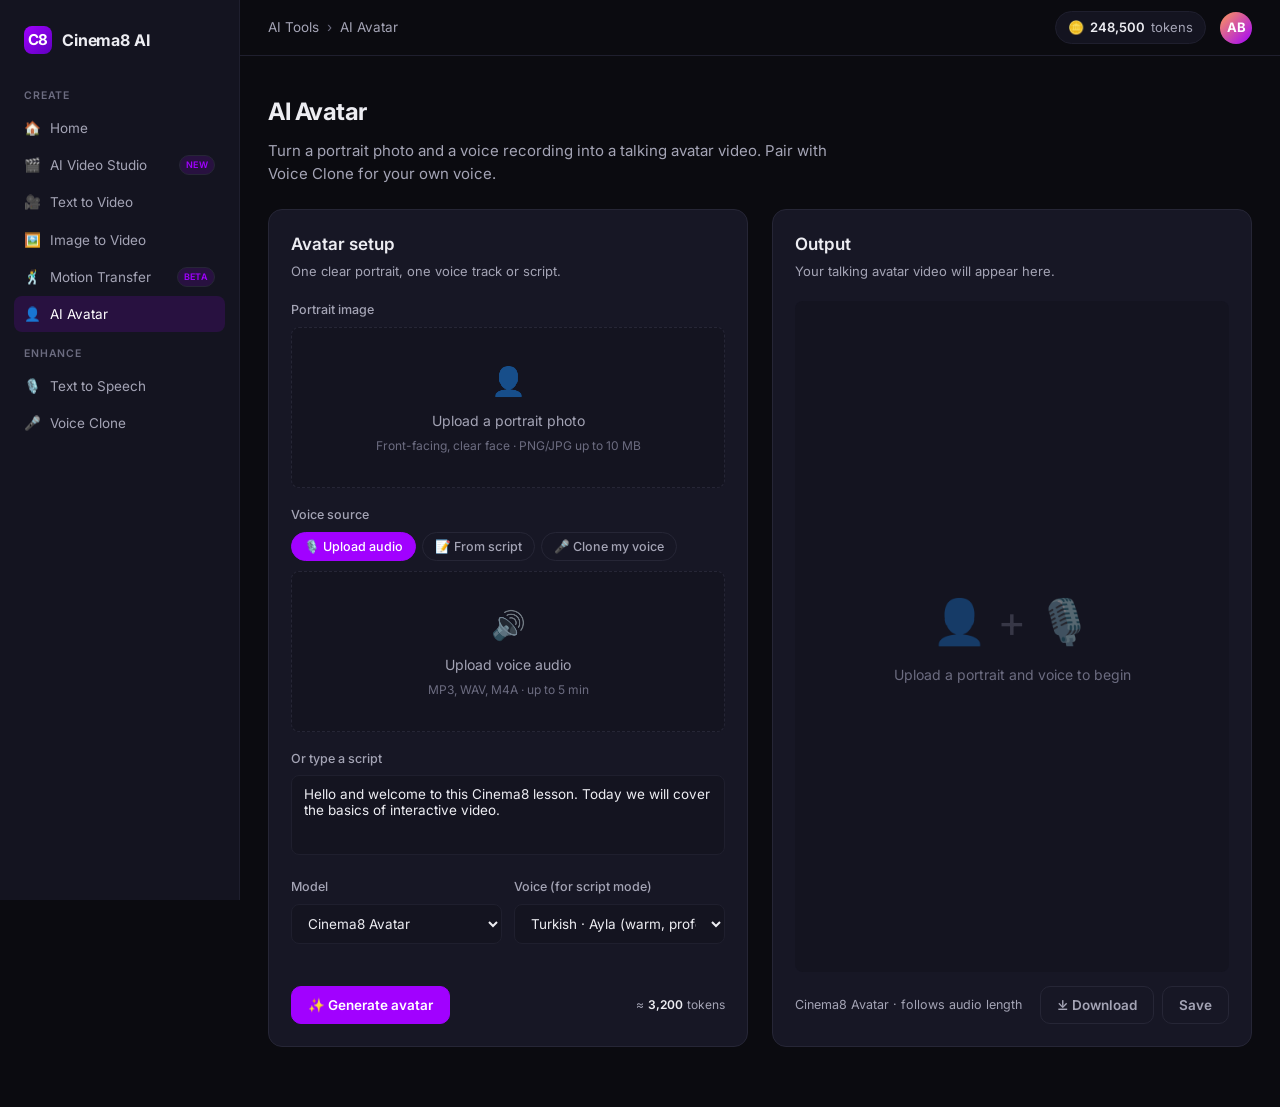
==== pages/avatar.html @ 54b116d5 "feat: Dreamina-style AI home demo Static HTML prototype of the Cinema8 /ai landing with Dreamina-ins" ====
<!DOCTYPE html>
<html lang="tr">
<head>
  <meta charset="UTF-8" />
  <meta name="viewport" content="width=device-width, initial-scale=1.0" />
  <title>AI Avatar · Cinema8 AI</title>
  <link rel="preconnect" href="https://fonts.googleapis.com">
  <link rel="preconnect" href="https://fonts.gstatic.com" crossorigin>
  <link href="https://fonts.googleapis.com/css2?family=Inter:wght@400;500;600;700&family=JetBrains+Mono:wght@500;600&display=swap" rel="stylesheet">
  <link rel="stylesheet" href="../assets/style.css" />
</head>
<body>
  <div class="app">
    <aside class="sidebar">
      <a href="../index.html" class="brand" style="cursor:pointer">
        <div class="brand-mark">C8</div>
        <span>Cinema8 AI</span>
      </a>
      <div class="nav-section">
        <div class="nav-label">Create</div>
        <a href="../index.html" class="nav-item"><span class="icon">🏠</span> Home</a>
        <a href="video-studio.html" class="nav-item"><span class="icon">🎬</span> AI Video Studio <span class="pill">NEW</span></a>
        <a href="text-to-video.html" class="nav-item"><span class="icon">🎥</span> Text to Video</a>
        <a href="image-to-video.html" class="nav-item"><span class="icon">🖼️</span> Image to Video</a>
        <a href="motion-transfer.html" class="nav-item"><span class="icon">🕺</span> Motion Transfer <span class="pill">BETA</span></a>
        <a href="avatar.html" class="nav-item active"><span class="icon">👤</span> AI Avatar</a>
      </div>
      <div class="nav-section">
        <div class="nav-label">Enhance</div>
        <div class="nav-item"><span class="icon">🎙️</span> Text to Speech</div>
        <div class="nav-item"><span class="icon">🎤</span> Voice Clone</div>
      </div>
    </aside>

    <div class="main">
      <header class="topbar">
        <div class="breadcrumb">
          <a href="../index.html">AI Tools</a>
          <span class="sep">›</span>
          <span>AI Avatar</span>
        </div>
        <div class="top-actions">
          <div class="credits"><span>🪙</span> <strong>248,500</strong> tokens</div>
          <div class="avatar-chip">AB</div>
        </div>
      </header>

      <main class="content">
        <div class="hero" style="padding: 10px 0 24px; text-align:left;">
          <h1 style="font-size:24px; background:none; -webkit-background-clip: initial; color: var(--text);">AI Avatar</h1>
          <p style="margin:6px 0 0;">Turn a portrait photo and a voice recording into a talking avatar video. Pair with Voice Clone for your own voice.</p>
        </div>

        <div class="tool-page">
          <section class="panel">
            <h2>Avatar setup</h2>
            <p class="panel-sub">One clear portrait, one voice track or script.</p>

            <div class="field">
              <label>Portrait image</label>
              <div class="dropzone" data-demo="linear-gradient(135deg, #0ea5e9, #6366f1, #a101ff)">
                <div class="dz-icon">👤</div>
                <div>Upload a portrait photo</div>
                <div class="dz-hint">Front-facing, clear face · PNG/JPG up to 10 MB</div>
              </div>
            </div>

            <div class="field">
              <label>Voice source</label>
              <div class="mode-pills" style="margin-bottom:10px;">
                <button class="pill active">🎙️ Upload audio</button>
                <button class="pill">📝 From script</button>
                <button class="pill">🎤 Clone my voice</button>
              </div>
              <div class="dropzone" data-demo="linear-gradient(135deg, #f0a93b, #ec5555, #b83a8d)">
                <div class="dz-icon">🔊</div>
                <div>Upload voice audio</div>
                <div class="dz-hint">MP3, WAV, M4A · up to 5 min</div>
              </div>
            </div>

            <div class="field">
              <label>Or type a script</label>
              <textarea placeholder="Hello and welcome to this Cinema8 lesson. Today we will cover…">Hello and welcome to this Cinema8 lesson. Today we will cover the basics of interactive video.</textarea>
            </div>

            <div class="field-row">
              <div class="field">
                <label>Model</label>
                <select>
                  <option>Cinema8 Avatar</option>
                  <option>OmniHuman 1.5</option>
                </select>
              </div>
              <div class="field">
                <label>Voice (for script mode)</label>
                <select>
                  <option>Turkish · Ayla (warm, professional)</option>
                  <option>English · Noah (news anchor)</option>
                  <option>Clone — my voice</option>
                </select>
              </div>
            </div>

            <div class="actions-row">
              <button class="btn btn-primary" data-generate>✨ Generate avatar</button>
              <span class="cost-chip">≈ <strong>3,200</strong> tokens</span>
            </div>
          </section>

          <section class="panel output">
            <h2>Output</h2>
            <p class="panel-sub">Your talking avatar video will appear here.</p>

            <div class="output-stage">
              <div class="output-empty">
                <div class="icon">👤 + 🎙️</div>
                Upload a portrait and voice to begin
              </div>
              <div class="output-loading">
                Animating avatar lip-sync…
                <div class="bar"></div>
              </div>
              <div class="output-result">
                <div style="width:100%; height:100%; background: linear-gradient(135deg, #0ea5e9, #6366f1, #a101ff); display:flex; flex-direction:column; align-items:center; justify-content:center; color:white; gap:6px;">
                  <div style="font-size:48px;">🗣️</div>
                  <div style="font-weight:600;">Mock preview · Talking portrait</div>
                  <div style="font-size:11px; opacity:0.75;">00:22 · lip-sync on Turkish audio</div>
                </div>
              </div>
            </div>

            <div class="output-foot">
              <span>Cinema8 Avatar · follows audio length</span>
              <div style="display:flex; gap:8px;">
                <button class="btn btn-ghost">⤓ Download</button>
                <button class="btn btn-ghost">Save</button>
              </div>
            </div>
          </section>
        </div>
      </main>
    </div>
  </div>
  <script src="../assets/app.js"></script>
</body>
</html>
---- assets/style.css ----
/* Cinema8 AI demo — Dreamina-inspired dark shell with #A101FF brand accent. */

:root {
  --brand: #A101FF;
  --brand-hover: #8f00e3;
  --brand-soft: rgba(161, 1, 255, 0.14);

  --bg: #0b0b10;
  --bg-elev: #141420;
  --bg-elev-2: #1c1c2b;
  --panel: #171725;
  --border: #262636;
  --border-soft: #1f1f2e;

  --text: #ededf2;
  --text-dim: #a4a4b5;
  --text-faint: #6c6c80;

  --radius: 14px;
  --radius-sm: 10px;
  --radius-xs: 8px;

  --shadow-card: 0 8px 24px rgba(0, 0, 0, 0.35);
  --shadow-hover: 0 14px 40px rgba(161, 1, 255, 0.18);

  --sidebar-w: 240px;
  --header-h: 56px;
}

* { box-sizing: border-box; }

html, body {
  margin: 0;
  background: var(--bg);
  color: var(--text);
  font-family: 'Inter', system-ui, -apple-system, 'Segoe UI', sans-serif;
  font-size: 14px;
  line-height: 1.5;
  -webkit-font-smoothing: antialiased;
}

a { color: inherit; text-decoration: none; }
button { font-family: inherit; }

/* ---------- Layout ---------- */

.app {
  display: grid;
  grid-template-columns: var(--sidebar-w) 1fr;
  min-height: 100vh;
}

.sidebar {
  background: var(--bg-elev);
  border-right: 1px solid var(--border-soft);
  padding: 20px 14px;
  position: sticky;
  top: 0;
  height: 100vh;
  overflow-y: auto;
}

.main {
  display: flex;
  flex-direction: column;
  min-width: 0;
}

.topbar {
  height: var(--header-h);
  display: flex;
  align-items: center;
  justify-content: space-between;
  padding: 0 28px;
  border-bottom: 1px solid var(--border-soft);
  background: var(--bg);
  position: sticky;
  top: 0;
  z-index: 10;
}

.content {
  padding: 28px 28px 60px;
  flex: 1;
  max-width: 1400px;
  width: 100%;
}

/* ---------- Sidebar ---------- */

.brand {
  display: flex;
  align-items: center;
  gap: 10px;
  padding: 6px 10px 20px;
  font-weight: 700;
  font-size: 16px;
  letter-spacing: -0.01em;
}

.brand-mark {
  width: 28px; height: 28px; border-radius: 8px;
  background: linear-gradient(135deg, var(--brand) 0%, #5f00bf 100%);
  display: grid; place-items: center;
  font-size: 15px; font-weight: 700;
  color: white;
}

.nav-section {
  margin-top: 14px;
}

.nav-label {
  text-transform: uppercase;
  font-size: 10.5px;
  letter-spacing: 0.08em;
  color: var(--text-faint);
  padding: 0 10px;
  margin-bottom: 6px;
  font-weight: 600;
}

.nav-item {
  display: flex;
  align-items: center;
  gap: 10px;
  padding: 8px 10px;
  border-radius: var(--radius-xs);
  color: var(--text-dim);
  font-size: 13.5px;
  cursor: pointer;
  transition: background 0.12s, color 0.12s;
  margin-bottom: 1px;
}

.nav-item:hover { background: var(--bg-elev-2); color: var(--text); }
.nav-item.active { background: var(--brand-soft); color: white; }
.nav-item .icon { width: 16px; height: 16px; display: inline-flex; align-items: center; justify-content: center; }
.nav-item .pill {
  margin-left: auto;
  font-size: 9px;
  font-weight: 600;
  color: var(--brand);
  background: var(--brand-soft);
  padding: 2px 6px;
  border-radius: 999px;
  letter-spacing: 0.04em;
}

/* ---------- Topbar ---------- */

.top-actions { display: flex; align-items: center; gap: 14px; }

.credits {
  display: flex;
  align-items: center;
  gap: 6px;
  font-size: 13px;
  color: var(--text-dim);
  padding: 6px 12px;
  background: var(--bg-elev);
  border: 1px solid var(--border-soft);
  border-radius: 999px;
}

.credits strong { color: var(--text); font-weight: 600; }

.avatar-chip {
  width: 32px; height: 32px; border-radius: 50%;
  background: linear-gradient(135deg, #ff9a56, var(--brand));
  display: grid; place-items: center;
  font-weight: 700; color: white; font-size: 13px;
}

.breadcrumb {
  display: flex; align-items: center; gap: 8px;
  color: var(--text-dim); font-size: 13.5px;
}
.breadcrumb a:hover { color: var(--text); }
.breadcrumb .sep { color: var(--text-faint); }

/* ---------- Hero composer (home) ---------- */

.hero {
  text-align: center;
  padding: 36px 0 28px;
}

.hero h1 {
  font-size: 34px;
  font-weight: 700;
  letter-spacing: -0.02em;
  margin: 0 0 10px;
  background: linear-gradient(90deg, #fff 0%, #c9a7ff 55%, #a101ff 100%);
  -webkit-background-clip: text;
  background-clip: text;
  color: transparent;
}

.hero p {
  color: var(--text-dim);
  max-width: 560px;
  margin: 0 auto;
  font-size: 15px;
}

.composer {
  max-width: 820px;
  margin: 26px auto 0;
  background: var(--panel);
  border: 1px solid var(--border);
  border-radius: 16px;
  padding: 14px 14px 12px;
  box-shadow: var(--shadow-card);
}

.mode-pills {
  display: flex;
  gap: 6px;
  margin-bottom: 10px;
  flex-wrap: wrap;
}

.pill {
  display: inline-flex; align-items: center; gap: 6px;
  padding: 6px 12px;
  background: transparent;
  color: var(--text-dim);
  border: 1px solid var(--border);
  border-radius: 999px;
  font-size: 12.5px;
  font-weight: 500;
  cursor: pointer;
  transition: all 0.15s;
}

.pill:hover { color: var(--text); border-color: #38384d; }
.pill.active {
  background: var(--brand);
  color: white;
  border-color: var(--brand);
}

.prompt-row {
  display: flex;
  gap: 8px;
  align-items: flex-end;
}

.prompt-input {
  flex: 1;
  background: var(--bg-elev);
  border: 1px solid var(--border-soft);
  border-radius: 10px;
  padding: 12px 14px;
  color: var(--text);
  font-size: 14px;
  font-family: inherit;
  resize: none;
  min-height: 56px;
  max-height: 160px;
  outline: none;
  transition: border-color 0.12s;
}
.prompt-input:focus { border-color: var(--brand); }
.prompt-input::placeholder { color: var(--text-faint); }

.btn {
  display: inline-flex; align-items: center; gap: 6px;
  padding: 10px 16px;
  border-radius: 10px;
  font-size: 13.5px;
  font-weight: 600;
  cursor: pointer;
  border: 1px solid transparent;
  transition: all 0.15s;
  white-space: nowrap;
}

.btn-primary {
  background: var(--brand);
  color: white;
  border-color: var(--brand);
}
.btn-primary:hover { background: var(--brand-hover); border-color: var(--brand-hover); }

.btn-ghost {
  background: transparent;
  color: var(--text-dim);
  border-color: var(--border);
}
.btn-ghost:hover { color: var(--text); border-color: #38384d; }

.composer-foot {
  display: flex;
  justify-content: space-between;
  align-items: center;
  margin-top: 10px;
  padding: 0 4px;
  font-size: 12px;
  color: var(--text-faint);
}

.composer-foot .opts { display: flex; gap: 14px; }
.composer-foot .opts span strong { color: var(--text-dim); }

/* ---------- Section headers ---------- */

.section {
  margin-top: 40px;
}

.section-head {
  display: flex;
  align-items: baseline;
  justify-content: space-between;
  margin-bottom: 14px;
}

.section-title {
  font-size: 18px;
  font-weight: 600;
  letter-spacing: -0.01em;
}

.section-sub {
  color: var(--text-dim);
  font-size: 13px;
  margin: 2px 0 0;
}

.section-link {
  color: var(--text-dim);
  font-size: 12.5px;
}
.section-link:hover { color: var(--text); }

.chips {
  display: flex; gap: 8px; margin-bottom: 18px; flex-wrap: wrap;
}

.chip {
  padding: 6px 14px;
  background: var(--bg-elev);
  border: 1px solid var(--border-soft);
  border-radius: 999px;
  color: var(--text-dim);
  font-size: 12.5px;
  font-weight: 500;
  cursor: pointer;
  transition: all 0.12s;
}
.chip:hover { color: var(--text); border-color: var(--border); }
.chip.active { background: white; color: #0b0b10; border-color: white; }
.chip .count { opacity: 0.5; margin-left: 6px; }

/* ---------- Tool grid ---------- */

.grid {
  display: grid;
  gap: 16px;
  grid-template-columns: repeat(auto-fill, minmax(220px, 1fr));
}

.tool-card {
  background: var(--panel);
  border: 1px solid var(--border);
  border-radius: var(--radius);
  overflow: hidden;
  cursor: pointer;
  transition: transform 0.18s, border-color 0.18s, box-shadow 0.18s;
  display: flex;
  flex-direction: column;
}

.tool-card:hover {
  transform: translateY(-2px);
  border-color: #3a3a52;
  box-shadow: var(--shadow-hover);
}

.tool-art {
  aspect-ratio: 4 / 3;
  position: relative;
  overflow: hidden;
  background: #22223a;
}

.tool-art .gradient {
  position: absolute; inset: 0;
}
.tool-art .pattern {
  position: absolute; inset: 0;
  background-image: linear-gradient(to right, rgba(255,255,255,0.08) 1px, transparent 1px),
                    linear-gradient(to bottom, rgba(255,255,255,0.08) 1px, transparent 1px);
  background-size: 26px 26px;
  opacity: 0.6;
}
.tool-art .glow {
  position: absolute; inset: 0;
  background: radial-gradient(circle at 30% 20%, rgba(255,255,255,0.35), transparent 55%);
}
.tool-art .tool-icon {
  position: absolute; bottom: 12px; left: 12px;
  font-size: 32px; opacity: 0.95;
  filter: drop-shadow(0 2px 6px rgba(0,0,0,0.35));
}

.badges {
  position: absolute; top: 12px; left: 12px;
  display: inline-flex; gap: 6px;
}

.badge {
  display: inline-flex; align-items: center;
  padding: 3px 8px;
  border-radius: 999px;
  font-size: 10px; font-weight: 600;
  background: rgba(0, 0, 0, 0.55);
  color: rgba(255, 255, 255, 0.9);
  backdrop-filter: blur(4px);
  letter-spacing: 0.03em;
  font-family: 'JetBrains Mono', ui-monospace, monospace;
  text-transform: uppercase;
}
.badge.new { background: var(--brand); color: white; }
.badge.beta { background: rgba(255, 255, 255, 0.9); color: #0b0b10; }

.tool-meta {
  padding: 14px 14px 16px;
  flex: 1;
}
.tool-title {
  font-size: 14.5px;
  font-weight: 600;
  margin-bottom: 4px;
  letter-spacing: -0.005em;
}
.tool-desc {
  font-size: 12.5px;
  color: var(--text-dim);
  display: -webkit-box;
  -webkit-line-clamp: 2;
  -webkit-box-orient: vertical;
  overflow: hidden;
  line-height: 1.5;
}

/* Featured card: spans 2 columns, horizontal layout */
.tool-card.featured {
  grid-column: span 2;
  flex-direction: row;
}
.tool-card.featured .tool-art {
  flex: 1;
  aspect-ratio: auto;
  min-height: 200px;
}
.tool-card.featured .tool-meta {
  flex: 1;
  padding: 22px 22px 22px;
  display: flex;
  flex-direction: column;
  justify-content: space-between;
}
.tool-card.featured .tool-title { font-size: 18px; margin-bottom: 8px; }
.tool-card.featured .tool-desc { -webkit-line-clamp: 3; font-size: 13px; }
.tool-card.featured .cta {
  margin-top: 14px;
  display: inline-flex; align-items: center; gap: 6px;
  color: var(--brand);
  font-weight: 600;
  font-size: 13px;
  align-self: flex-start;
}

/* Gradient variants per category */
.gr-video { background: linear-gradient(135deg, #3b63d4, #6a0ec4, #9b1aff); }
.gr-audio { background: linear-gradient(135deg, #f0a93b, #ec5555, #b83a8d); }
.gr-image { background: linear-gradient(135deg, #c247e8, #7a2bd1, #4521a0); }

/* ---------- Showcase strip (home) ---------- */

.showcase {
  display: grid;
  gap: 14px;
  grid-template-columns: repeat(auto-fill, minmax(220px, 1fr));
}

.showcase-card {
  aspect-ratio: 1 / 1;
  border-radius: var(--radius);
  overflow: hidden;
  position: relative;
  background: #1a1a28;
  cursor: pointer;
  transition: transform 0.18s;
}
.showcase-card:hover { transform: scale(1.015); }

.showcase-card .art {
  position: absolute; inset: 0;
}
.showcase-card .overlay {
  position: absolute; inset: 0;
  background: linear-gradient(to top, rgba(0,0,0,0.75) 0%, rgba(0,0,0,0) 45%);
  display: flex; align-items: flex-end;
  padding: 12px 14px;
}
.showcase-card .caption {
  font-size: 12.5px;
  color: white;
  font-weight: 500;
}
.showcase-card .tag {
  position: absolute; top: 10px; left: 10px;
  background: rgba(0,0,0,0.55);
  color: white;
  padding: 3px 8px;
  border-radius: 999px;
  font-size: 10px;
  font-weight: 600;
  letter-spacing: 0.04em;
  backdrop-filter: blur(4px);
  font-family: 'JetBrains Mono', ui-monospace, monospace;
}

/* ---------- Tool page layout ---------- */

.tool-page {
  display: grid;
  grid-template-columns: 1fr 1fr;
  gap: 24px;
  min-height: calc(100vh - var(--header-h) - 60px);
}

.panel {
  background: var(--panel);
  border: 1px solid var(--border);
  border-radius: var(--radius);
  padding: 22px;
}

.panel h2 {
  font-size: 17px;
  font-weight: 600;
  margin: 0 0 4px;
}
.panel .panel-sub {
  color: var(--text-dim);
  font-size: 13px;
  margin: 0 0 20px;
}

.field { margin-bottom: 18px; }
.field label {
  display: block;
  font-size: 12.5px;
  font-weight: 500;
  color: var(--text-dim);
  margin-bottom: 7px;
}
.field textarea,
.field input[type="text"],
.field input[type="number"] {
  width: 100%;
  background: var(--bg-elev);
  border: 1px solid var(--border-soft);
  border-radius: var(--radius-xs);
  color: var(--text);
  padding: 10px 12px;
  font-size: 13.5px;
  font-family: inherit;
  outline: none;
  resize: none;
}
.field textarea { min-height: 80px; }
.field textarea:focus,
.field input:focus { border-color: var(--brand); }

.field select {
  width: 100%;
  background: var(--bg-elev);
  border: 1px solid var(--border-soft);
  border-radius: var(--radius-xs);
  color: var(--text);
  padding: 10px 12px;
  font-size: 13.5px;
  font-family: inherit;
  outline: none;
}

.field-row { display: grid; grid-template-columns: 1fr 1fr; gap: 12px; }

.dropzone {
  border: 1.5px dashed var(--border);
  border-radius: var(--radius-xs);
  padding: 32px 16px;
  text-align: center;
  color: var(--text-dim);
  background: var(--bg-elev);
  cursor: pointer;
  transition: border-color 0.15s, background 0.15s;
}
.dropzone:hover { border-color: var(--brand); background: rgba(161, 1, 255, 0.05); }
.dropzone .dz-icon { font-size: 28px; margin-bottom: 8px; opacity: 0.6; }
.dropzone .dz-hint { font-size: 12px; color: var(--text-faint); margin-top: 6px; }

.dropzone.has-media { padding: 0; border-style: solid; overflow: hidden; }
.dropzone.has-media .thumb {
  width: 100%; height: 180px;
  background-size: cover; background-position: center;
}

.actions-row {
  display: flex; gap: 10px; align-items: center;
  margin-top: 24px;
}

.cost-chip {
  margin-left: auto;
  color: var(--text-dim);
  font-size: 12px;
  display: inline-flex; align-items: center; gap: 4px;
}
.cost-chip strong { color: var(--text); font-weight: 600; }

/* Output panel */
.output {
  display: flex;
  flex-direction: column;
  align-items: stretch;
}

.output-stage {
  flex: 1;
  min-height: 320px;
  background: var(--bg-elev);
  border-radius: var(--radius-xs);
  display: grid;
  place-items: center;
  overflow: hidden;
  position: relative;
}

.output-empty {
  text-align: center;
  color: var(--text-faint);
}
.output-empty .icon { font-size: 44px; opacity: 0.4; margin-bottom: 10px; }

.output-loading {
  display: none;
  text-align: center;
  color: var(--text-dim);
}
.output-loading .bar {
  width: 240px;
  height: 4px;
  background: var(--border);
  border-radius: 999px;
  margin: 14px auto 0;
  overflow: hidden;
  position: relative;
}
.output-loading .bar::after {
  content: '';
  position: absolute;
  inset: 0;
  background: linear-gradient(90deg, transparent, var(--brand), transparent);
  animation: slide 1.4s infinite;
}
@keyframes slide { from { transform: translateX(-100%); } to { transform: translateX(100%); } }

.output-result {
  display: none;
  position: absolute; inset: 0;
}
.output-result video, .output-result img {
  width: 100%; height: 100%; object-fit: cover; display: block;
}

.output-foot {
  display: flex; justify-content: space-between; align-items: center;
  margin-top: 14px;
  font-size: 12.5px;
  color: var(--text-dim);
}

.recipe-grid {
  display: grid;
  grid-template-columns: repeat(2, 1fr);
  gap: 10px;
  margin-top: 8px;
}

.recipe-card {
  background: var(--bg-elev);
  border: 1px solid var(--border-soft);
  border-radius: var(--radius-xs);
  padding: 10px;
  cursor: pointer;
  font-size: 12.5px;
  transition: border-color 0.12s;
}
.recipe-card:hover { border-color: var(--brand); }
.recipe-card .r-title { font-weight: 600; margin-bottom: 2px; }
.recipe-card .r-sub { color: var(--text-faint); font-size: 11.5px; }

/* Timeline (video studio) */
.timeline {
  background: var(--bg-elev);
  border-radius: var(--radius-xs);
  padding: 16px;
  margin-top: 16px;
}
.timeline-head {
  display: flex; justify-content: space-between; align-items: center;
  margin-bottom: 10px;
  font-size: 12.5px; color: var(--text-dim);
}
.timeline-track {
  display: flex; gap: 6px;
  align-items: center;
  overflow-x: auto;
  padding-bottom: 4px;
}
.scene-chip {
  flex-shrink: 0;
  width: 120px;
  aspect-ratio: 16 / 9;
  border-radius: 8px;
  background: linear-gradient(135deg, #3b63d4, #9b1aff);
  position: relative;
  cursor: pointer;
  border: 2px solid transparent;
}
.scene-chip.active { border-color: var(--brand); }
.scene-chip .idx {
  position: absolute; top: 6px; left: 8px;
  font-size: 11px; font-weight: 700;
  color: white;
  background: rgba(0,0,0,0.4);
  padding: 2px 6px; border-radius: 4px;
}
.scene-chip .dur {
  position: absolute; bottom: 6px; right: 8px;
  font-size: 10px; font-family: 'JetBrains Mono', monospace;
  color: rgba(255,255,255,0.85);
}
.scene-add {
  flex-shrink: 0;
  width: 40px; height: 68px;
  border-radius: 8px;
  border: 1.5px dashed var(--border);
  color: var(--text-faint);
  display: grid; place-items: center;
  cursor: pointer;
  font-size: 20px;
  background: transparent;
}
.scene-add:hover { border-color: var(--brand); color: var(--brand); }

/* ---------- Footer / utility ---------- */

.note {
  background: var(--brand-soft);
  border: 1px solid rgba(161, 1, 255, 0.35);
  color: #d9c0ff;
  padding: 10px 14px;
  border-radius: var(--radius-xs);
  font-size: 12.5px;
  margin-top: 14px;
}

/* Tool-detail responsive */
@media (max-width: 1100px) {
  .tool-page { grid-template-columns: 1fr; }
  .tool-card.featured { grid-column: span 2; flex-direction: column; }
  .tool-card.featured .tool-art { min-height: 160px; }
}
@media (max-width: 760px) {
  .app { grid-template-columns: 1fr; }
  .sidebar { position: relative; height: auto; }
  .grid { grid-template-columns: repeat(auto-fill, minmax(160px, 1fr)); }
  .hero h1 { font-size: 26px; }
  .tool-card.featured { grid-column: span 1; }
}
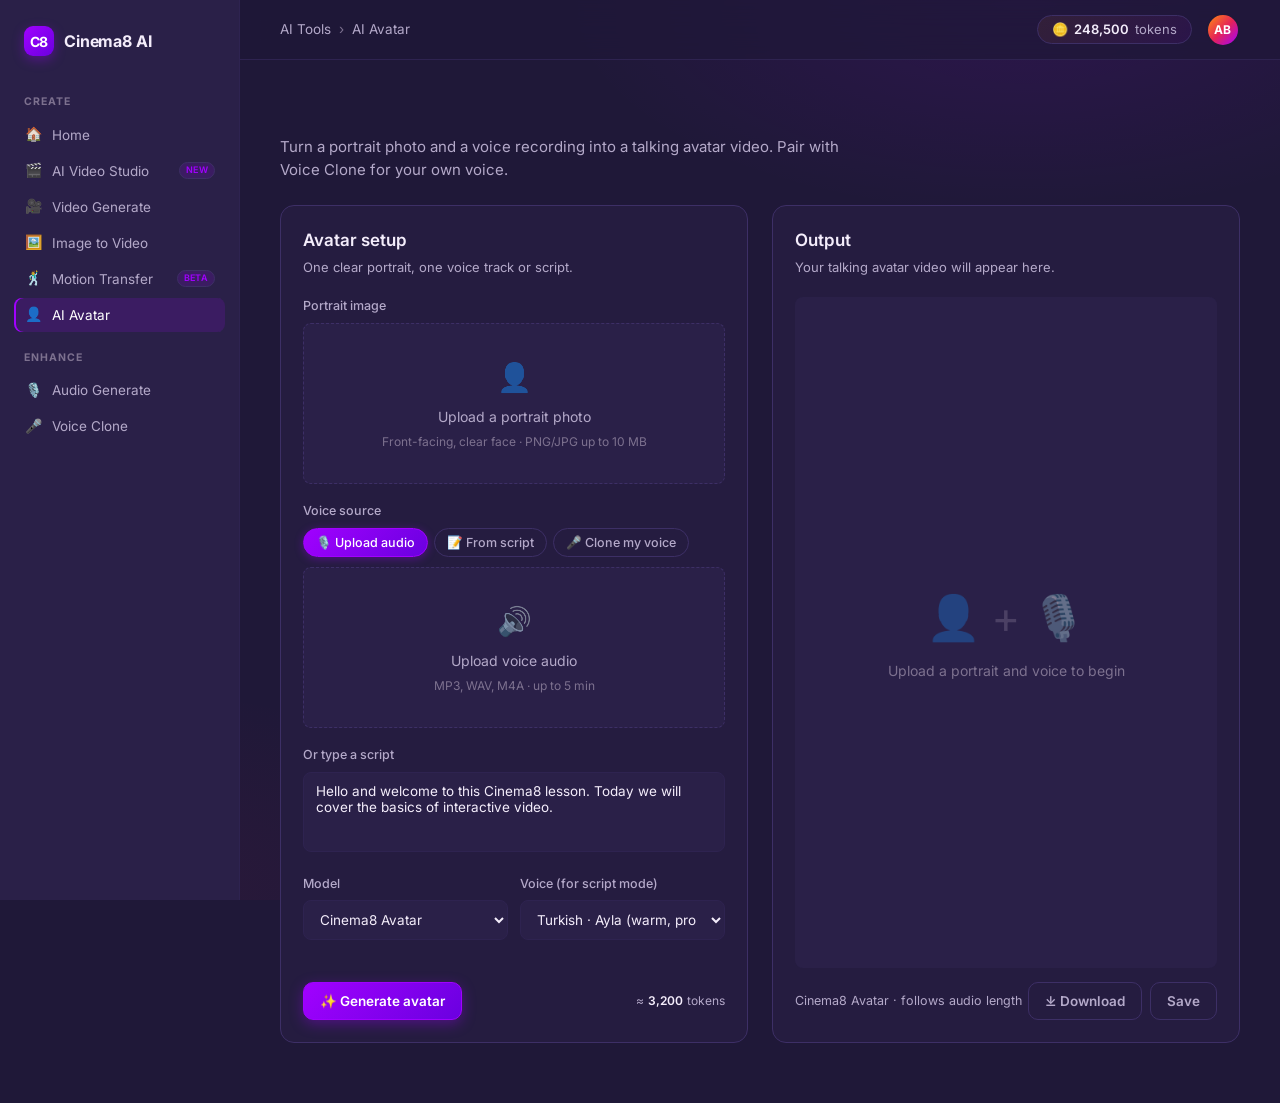
==== commit 3a85c5e5: "feat(ui): rename Text-to-X items to X Generate across sidebar + pages Text to Video → Video Generate" ====
--- a/pages/avatar.html
+++ b/pages/avatar.html
@@ -20,14 +20,14 @@
         <div class="nav-label">Create</div>
         <a href="../index.html" class="nav-item"><span class="icon">🏠</span> Home</a>
         <a href="video-studio.html" class="nav-item"><span class="icon">🎬</span> AI Video Studio <span class="pill">NEW</span></a>
-        <a href="text-to-video.html" class="nav-item"><span class="icon">🎥</span> Text to Video</a>
+        <a href="text-to-video.html" class="nav-item"><span class="icon">🎥</span> Video Generate</a>
         <a href="image-to-video.html" class="nav-item"><span class="icon">🖼️</span> Image to Video</a>
         <a href="motion-transfer.html" class="nav-item"><span class="icon">🕺</span> Motion Transfer <span class="pill">BETA</span></a>
         <a href="avatar.html" class="nav-item active"><span class="icon">👤</span> AI Avatar</a>
       </div>
       <div class="nav-section">
         <div class="nav-label">Enhance</div>
-        <div class="nav-item"><span class="icon">🎙️</span> Text to Speech</div>
+        <div class="nav-item"><span class="icon">🎙️</span> Audio Generate</div>
         <div class="nav-item"><span class="icon">🎤</span> Voice Clone</div>
       </div>
     </aside>
--- a/assets/style.css
+++ b/assets/style.css
@@ -1,30 +1,41 @@
 /* Cinema8 AI demo — Dreamina-inspired dark shell with #A101FF brand accent. */
 
 :root {
+  /* Cinema8 brand (from cinema8.com) */
   --brand: #A101FF;
   --brand-hover: #8f00e3;
+  --brand-deep: #6a00e0;
   --brand-soft: rgba(161, 1, 255, 0.14);
-
-  --bg: #0b0b10;
-  --bg-elev: #141420;
-  --bg-elev-2: #1c1c2b;
-  --panel: #171725;
-  --border: #262636;
-  --border-soft: #1f1f2e;
-
-  --text: #ededf2;
-  --text-dim: #a4a4b5;
-  --text-faint: #6c6c80;
+  --brand-glow: rgba(161, 1, 255, 0.35);
+
+  /* Accents sampled from cinema8.com */
+  --accent-orange: #FF8D0F;
+  --accent-pink: #E52357;
+  --accent-yellow: #FAB758;
+  --accent-lime: #E4FF78;
+
+  /* Dark surfaces — lifted from near-black into a clearly PURPLE tone
+     (c8 kimliği hissedilsin, "siyah" hissi gitsin) */
+  --bg: #1f1838;
+  --bg-elev: #2a2048;
+  --bg-elev-2: #352858;
+  --panel: #251c40;
+  --border: #3d2f66;
+  --border-soft: #2e2350;
+
+  --text: #f4edfb;
+  --text-dim: #b4a9c9;
+  --text-faint: #7d718f;
 
   --radius: 14px;
   --radius-sm: 10px;
   --radius-xs: 8px;
 
-  --shadow-card: 0 8px 24px rgba(0, 0, 0, 0.35);
-  --shadow-hover: 0 14px 40px rgba(161, 1, 255, 0.18);
+  --shadow-card: 0 10px 28px rgba(0, 0, 0, 0.45);
+  --shadow-hover: 0 18px 50px rgba(161, 1, 255, 0.28);
 
   --sidebar-w: 240px;
-  --header-h: 56px;
+  --header-h: 60px;
 }
 
 * { box-sizing: border-box; }
@@ -39,6 +50,15 @@
   -webkit-font-smoothing: antialiased;
 }
 
+body {
+  background:
+    radial-gradient(ellipse 60% 40% at 80% 0%, rgba(161, 1, 255, 0.10), transparent 60%),
+    radial-gradient(ellipse 50% 40% at 10% 100%, rgba(229, 35, 87, 0.06), transparent 60%),
+    var(--bg);
+  background-attachment: fixed;
+  min-height: 100vh;
+}
+
 a { color: inherit; text-decoration: none; }
 button { font-family: inherit; }
 
@@ -71,19 +91,21 @@
   display: flex;
   align-items: center;
   justify-content: space-between;
-  padding: 0 28px;
+  padding: 0 40px;
   border-bottom: 1px solid var(--border-soft);
-  background: var(--bg);
+  background: rgba(31, 24, 56, 0.72);
+  backdrop-filter: blur(14px);
+  -webkit-backdrop-filter: blur(14px);
   position: sticky;
   top: 0;
   z-index: 10;
 }
 
 .content {
-  padding: 28px 28px 60px;
+  padding: 28px 40px 60px;
   flex: 1;
-  max-width: 1400px;
   width: 100%;
+  min-width: 0;
 }
 
 /* ---------- Sidebar ---------- */
@@ -99,25 +121,27 @@
 }
 
 .brand-mark {
-  width: 28px; height: 28px; border-radius: 8px;
-  background: linear-gradient(135deg, var(--brand) 0%, #5f00bf 100%);
+  width: 30px; height: 30px; border-radius: 9px;
+  background: linear-gradient(135deg, var(--brand) 0%, var(--brand-deep) 100%);
   display: grid; place-items: center;
-  font-size: 15px; font-weight: 700;
+  font-size: 14px; font-weight: 700;
   color: white;
+  box-shadow: 0 4px 12px var(--brand-glow);
+  letter-spacing: -0.02em;
 }
 
 .nav-section {
-  margin-top: 14px;
+  margin-top: 18px;
 }
 
 .nav-label {
   text-transform: uppercase;
   font-size: 10.5px;
-  letter-spacing: 0.08em;
+  letter-spacing: 0.1em;
   color: var(--text-faint);
   padding: 0 10px;
-  margin-bottom: 6px;
-  font-weight: 600;
+  margin-bottom: 8px;
+  font-weight: 700;
 }
 
 .nav-item {
@@ -130,12 +154,23 @@
   font-size: 13.5px;
   cursor: pointer;
   transition: background 0.12s, color 0.12s;
-  margin-bottom: 1px;
+  margin-bottom: 2px;
+  line-height: 1.2;
 }
 
 .nav-item:hover { background: var(--bg-elev-2); color: var(--text); }
-.nav-item.active { background: var(--brand-soft); color: white; }
-.nav-item .icon { width: 16px; height: 16px; display: inline-flex; align-items: center; justify-content: center; }
+.nav-item.active {
+  background: var(--brand-soft);
+  color: white;
+  box-shadow: inset 2px 0 0 var(--brand);
+}
+.nav-item .icon {
+  width: 18px; height: 18px;
+  display: inline-flex; align-items: center; justify-content: center;
+  font-size: 14px;
+  flex-shrink: 0;
+  opacity: 0.9;
+}
 .nav-item .pill {
   margin-left: auto;
   font-size: 9px;
@@ -152,24 +187,27 @@
 .top-actions { display: flex; align-items: center; gap: 14px; }
 
 .credits {
-  display: flex;
+  display: inline-flex;
   align-items: center;
   gap: 6px;
   font-size: 13px;
   color: var(--text-dim);
-  padding: 6px 12px;
-  background: var(--bg-elev);
-  border: 1px solid var(--border-soft);
+  padding: 7px 14px;
+  background: linear-gradient(135deg, rgba(255,141,15,0.08), rgba(161,1,255,0.08));
+  border: 1px solid var(--border);
   border-radius: 999px;
+  line-height: 1;
 }
 
 .credits strong { color: var(--text); font-weight: 600; }
 
 .avatar-chip {
-  width: 32px; height: 32px; border-radius: 50%;
-  background: linear-gradient(135deg, #ff9a56, var(--brand));
+  width: 34px; height: 34px; border-radius: 50%;
+  background: linear-gradient(135deg, var(--accent-orange), var(--accent-pink), var(--brand));
   display: grid; place-items: center;
-  font-weight: 700; color: white; font-size: 13px;
+  font-weight: 700; color: white; font-size: 12px;
+  letter-spacing: 0.02em;
+  border: 2px solid var(--bg);
 }
 
 .breadcrumb {
@@ -183,18 +221,31 @@
 
 .hero {
   text-align: center;
-  padding: 36px 0 28px;
+  padding: 44px 0 32px;
+  position: relative;
+}
+.hero::before {
+  content: '';
+  position: absolute;
+  top: -40px; left: 50%; transform: translateX(-50%);
+  width: 640px; height: 320px;
+  background: radial-gradient(ellipse at center, rgba(161, 1, 255, 0.18), transparent 60%);
+  pointer-events: none;
+  z-index: -1;
 }
 
 .hero h1 {
-  font-size: 34px;
+  font-size: 38px;
   font-weight: 700;
-  letter-spacing: -0.02em;
-  margin: 0 0 10px;
-  background: linear-gradient(90deg, #fff 0%, #c9a7ff 55%, #a101ff 100%);
+  letter-spacing: -0.025em;
+  line-height: 1.1;
+  margin: 0 0 12px;
+  /* Fallback solid colour first, in case a browser drops background-clip */
+  color: var(--text);
+  background: linear-gradient(90deg, #fff 0%, #d49bff 55%, #A101FF 100%);
   -webkit-background-clip: text;
   background-clip: text;
-  color: transparent;
+  -webkit-text-fill-color: transparent;
 }
 
 .hero p {
@@ -205,13 +256,26 @@
 }
 
 .composer {
-  max-width: 820px;
-  margin: 26px auto 0;
+  max-width: 860px;
+  margin: 28px auto 0;
   background: var(--panel);
   border: 1px solid var(--border);
-  border-radius: 16px;
-  padding: 14px 14px 12px;
-  box-shadow: var(--shadow-card);
+  border-radius: 18px;
+  padding: 16px;
+  box-shadow: var(--shadow-card), inset 0 1px 0 rgba(255, 255, 255, 0.03);
+  position: relative;
+}
+.composer::before {
+  content: '';
+  position: absolute;
+  inset: -1px;
+  border-radius: 19px;
+  padding: 1px;
+  background: linear-gradient(135deg, rgba(161, 1, 255, 0.4), rgba(255, 141, 15, 0.15) 50%, transparent 80%);
+  -webkit-mask: linear-gradient(#fff 0 0) content-box, linear-gradient(#fff 0 0);
+  -webkit-mask-composite: xor;
+          mask-composite: exclude;
+  pointer-events: none;
 }
 
 .mode-pills {
@@ -236,9 +300,10 @@
 
 .pill:hover { color: var(--text); border-color: #38384d; }
 .pill.active {
-  background: var(--brand);
+  background: linear-gradient(135deg, var(--brand), var(--brand-deep));
   color: white;
   border-color: var(--brand);
+  box-shadow: 0 2px 8px var(--brand-glow);
 }
 
 .prompt-row {
@@ -278,11 +343,16 @@
 }
 
 .btn-primary {
-  background: var(--brand);
+  background: linear-gradient(135deg, var(--brand), var(--brand-deep));
   color: white;
   border-color: var(--brand);
-}
-.btn-primary:hover { background: var(--brand-hover); border-color: var(--brand-hover); }
+  box-shadow: 0 4px 14px var(--brand-glow);
+}
+.btn-primary:hover {
+  background: linear-gradient(135deg, var(--brand-hover), #4f00a8);
+  border-color: var(--brand-hover);
+}
+.btn-primary:disabled { opacity: 0.55; cursor: not-allowed; }
 
 .btn-ghost {
   background: transparent;
@@ -318,9 +388,9 @@
 }
 
 .section-title {
-  font-size: 18px;
-  font-weight: 600;
-  letter-spacing: -0.01em;
+  font-size: 20px;
+  font-weight: 700;
+  letter-spacing: -0.015em;
 }
 
 .section-sub {
@@ -351,15 +421,21 @@
   transition: all 0.12s;
 }
 .chip:hover { color: var(--text); border-color: var(--border); }
-.chip.active { background: white; color: #0b0b10; border-color: white; }
+.chip.active {
+  background: var(--brand);
+  color: white;
+  border-color: var(--brand);
+  box-shadow: 0 4px 14px var(--brand-glow);
+}
 .chip .count { opacity: 0.5; margin-left: 6px; }
 
 /* ---------- Tool grid ---------- */
 
 .grid {
   display: grid;
-  gap: 16px;
-  grid-template-columns: repeat(auto-fill, minmax(220px, 1fr));
+  gap: 18px;
+  grid-template-columns: repeat(auto-fill, minmax(240px, 1fr));
+  grid-auto-rows: 1fr;
 }
 
 .tool-card {
@@ -368,14 +444,15 @@
   border-radius: var(--radius);
   overflow: hidden;
   cursor: pointer;
-  transition: transform 0.18s, border-color 0.18s, box-shadow 0.18s;
+  transition: transform 0.2s, border-color 0.2s, box-shadow 0.2s;
   display: flex;
   flex-direction: column;
+  min-height: 260px;
 }
 
 .tool-card:hover {
-  transform: translateY(-2px);
-  border-color: #3a3a52;
+  transform: translateY(-3px);
+  border-color: var(--brand);
   box-shadow: var(--shadow-hover);
 }
 
@@ -423,8 +500,8 @@
   font-family: 'JetBrains Mono', ui-monospace, monospace;
   text-transform: uppercase;
 }
-.badge.new { background: var(--brand); color: white; }
-.badge.beta { background: rgba(255, 255, 255, 0.9); color: #0b0b10; }
+.badge.new { background: linear-gradient(135deg, var(--brand), var(--accent-pink)); color: white; }
+.badge.beta { background: var(--accent-orange); color: #16121f; }
 
 .tool-meta {
   padding: 14px 14px 16px;
@@ -446,15 +523,20 @@
   line-height: 1.5;
 }
 
-/* Featured card: spans 2 columns, horizontal layout */
+/* Featured card: spans 2 columns on wide grids, stacked below */
 .tool-card.featured {
-  grid-column: span 2;
   flex-direction: row;
+}
+@media (min-width: 900px) {
+  .tool-card.featured { grid-column: span 2; }
+}
+@media (max-width: 899px) {
+  .tool-card.featured { flex-direction: column; }
 }
 .tool-card.featured .tool-art {
   flex: 1;
   aspect-ratio: auto;
-  min-height: 200px;
+  min-height: 220px;
 }
 .tool-card.featured .tool-meta {
   flex: 1;
@@ -474,10 +556,10 @@
   align-self: flex-start;
 }
 
-/* Gradient variants per category */
-.gr-video { background: linear-gradient(135deg, #3b63d4, #6a0ec4, #9b1aff); }
-.gr-audio { background: linear-gradient(135deg, #f0a93b, #ec5555, #b83a8d); }
-.gr-image { background: linear-gradient(135deg, #c247e8, #7a2bd1, #4521a0); }
+/* Gradient variants per category — built from cinema8.com accents */
+.gr-video { background: linear-gradient(135deg, #1900FA 0%, #6a00e0 45%, #A101FF 100%); }
+.gr-audio { background: linear-gradient(135deg, #FAB758 0%, #FF8D0F 45%, #E52357 100%); }
+.gr-image { background: linear-gradient(135deg, #A101FF 0%, #E52357 55%, #FAB758 100%); }
 
 /* ---------- Showcase strip (home) ---------- */
 
@@ -500,7 +582,15 @@
 
 .showcase-card .art {
   position: absolute; inset: 0;
-}
+  width: 100%; height: 100%;
+  object-fit: cover;
+  display: block;
+  background: var(--bg-elev);
+}
+.showcase-card video.art {
+  transition: transform 0.4s ease;
+}
+.showcase-card:hover video.art { transform: scale(1.03); }
 .showcase-card .overlay {
   position: absolute; inset: 0;
   background: linear-gradient(to top, rgba(0,0,0,0.75) 0%, rgba(0,0,0,0) 45%);
@@ -524,6 +614,140 @@
   backdrop-filter: blur(4px);
   font-family: 'JetBrains Mono', ui-monospace, monospace;
 }
+
+/* ---------- Explore ribbons (playground mirror) ---------- */
+
+#explore-root { display: flex; flex-direction: column; gap: 36px; }
+
+.explore-row { display: flex; flex-direction: column; gap: 12px; }
+
+.explore-head {
+  display: flex;
+  align-items: center;
+  justify-content: space-between;
+}
+
+.explore-title {
+  font-size: 24px;
+  font-weight: 800;
+  letter-spacing: -0.02em;
+  margin: 0;
+  background-clip: text;
+  -webkit-background-clip: text;
+  color: transparent;
+  -webkit-text-fill-color: transparent;
+}
+
+.explore-arrows { display: flex; gap: 6px; }
+
+.explore-arrow {
+  width: 34px; height: 34px;
+  border-radius: 50%;
+  border: 1px solid var(--border);
+  background: var(--bg-elev);
+  color: var(--text-dim);
+  cursor: pointer;
+  font-size: 18px;
+  font-weight: 600;
+  line-height: 1;
+  display: grid; place-items: center;
+  transition: color 0.15s, border-color 0.15s, background 0.15s;
+}
+.explore-arrow:hover {
+  color: white;
+  border-color: var(--brand);
+  background: var(--brand-soft);
+}
+
+.explore-track {
+  display: flex;
+  gap: 14px;
+  overflow-x: auto;
+  scroll-snap-type: x mandatory;
+  scroll-behavior: smooth;
+  padding: 2px 2px 10px;
+  margin: 0 -2px;
+  scrollbar-width: thin;
+  scrollbar-color: var(--border) transparent;
+}
+.explore-track::-webkit-scrollbar { height: 8px; }
+.explore-track::-webkit-scrollbar-thumb {
+  background: var(--border);
+  border-radius: 999px;
+}
+.explore-track::-webkit-scrollbar-track { background: transparent; }
+
+.ex-card {
+  position: relative;
+  flex-shrink: 0;
+  border-radius: 14px;
+  overflow: hidden;
+  background: var(--bg-elev);
+  border: 1px solid var(--border);
+  scroll-snap-align: start;
+  cursor: pointer;
+  transition: transform 0.2s, border-color 0.2s, box-shadow 0.2s;
+}
+.ex-card:hover {
+  transform: translateY(-3px);
+  border-color: var(--brand);
+  box-shadow: 0 14px 34px var(--brand-glow);
+}
+
+/* Size variants (mirror explore.cards MotionCard / AvatarCard / SquareCard) */
+.ex-tall     { width: 220px; aspect-ratio: 3 / 4; }
+.ex-wide     { width: 352px; aspect-ratio: 16 / 9; }
+.ex-square   { width: 256px; aspect-ratio: 1 / 1; }
+.ex-portrait { width: 220px; aspect-ratio: 9 / 16; }
+
+.ex-media {
+  position: absolute;
+  inset: 0;
+  width: 100%; height: 100%;
+  object-fit: cover;
+  display: block;
+  background: var(--bg-elev-2);
+  transition: transform 0.4s ease;
+}
+.ex-card:hover .ex-media { transform: scale(1.04); }
+
+.ex-title {
+  position: absolute;
+  top: 10px; left: 10px; right: 10px;
+  padding: 4px 10px;
+  border-radius: 7px;
+  background: rgba(0, 0, 0, 0.55);
+  backdrop-filter: blur(8px);
+  -webkit-backdrop-filter: blur(8px);
+  color: white;
+  font-size: 11.5px;
+  font-weight: 500;
+  white-space: nowrap;
+  overflow: hidden;
+  text-overflow: ellipsis;
+  max-width: calc(100% - 20px);
+  width: fit-content;
+}
+
+.ex-plays, .ex-dl {
+  position: absolute;
+  bottom: 10px;
+  padding: 4px 9px;
+  border-radius: 7px;
+  background: rgba(0, 0, 0, 0.55);
+  backdrop-filter: blur(8px);
+  -webkit-backdrop-filter: blur(8px);
+  color: white;
+  font-size: 11px;
+  font-weight: 500;
+  font-family: 'JetBrains Mono', ui-monospace, monospace;
+  display: inline-flex;
+  align-items: center;
+  gap: 4px;
+  line-height: 1;
+}
+.ex-plays { left: 10px; }
+.ex-dl    { right: 10px; }
 
 /* ---------- Tool page layout ---------- */
 
@@ -786,3 +1010,205 @@
   .hero h1 { font-size: 26px; }
   .tool-card.featured { grid-column: span 1; }
 }
+
+/* ---- Recreate modal ---- */
+.ex-card { cursor: pointer; }
+
+.rm-modal {
+  position: fixed;
+  inset: 0;
+  z-index: 1000;
+  display: flex;
+  align-items: center;
+  justify-content: center;
+  padding: 24px;
+}
+.rm-modal[hidden] { display: none; }
+
+.rm-backdrop {
+  position: absolute;
+  inset: 0;
+  background: rgba(8, 6, 18, 0.72);
+  backdrop-filter: blur(8px);
+  -webkit-backdrop-filter: blur(8px);
+}
+
+.rm-panel {
+  position: relative;
+  display: grid;
+  grid-template-columns: minmax(0, 1.1fr) minmax(0, 1fr);
+  gap: 0;
+  width: min(1100px, 96vw);
+  max-height: 90vh;
+  background: var(--bg-elev-1);
+  border: 1px solid var(--border);
+  border-radius: 16px;
+  overflow: hidden;
+  box-shadow: 0 30px 80px rgba(0, 0, 0, 0.55);
+}
+
+.rm-close {
+  position: absolute;
+  top: 12px;
+  right: 12px;
+  z-index: 2;
+  width: 34px;
+  height: 34px;
+  border-radius: 50%;
+  border: 1px solid rgba(255, 255, 255, 0.18);
+  background: rgba(0, 0, 0, 0.45);
+  color: #fff;
+  cursor: pointer;
+  font-size: 15px;
+  line-height: 1;
+  display: flex;
+  align-items: center;
+  justify-content: center;
+}
+.rm-close:hover { background: rgba(0, 0, 0, 0.65); }
+
+.rm-preview {
+  position: relative;
+  background: #000;
+  min-height: 320px;
+  display: flex;
+  align-items: center;
+  justify-content: center;
+}
+.rm-preview video,
+.rm-preview img {
+  width: 100%;
+  height: 100%;
+  object-fit: contain;
+  max-height: 90vh;
+}
+
+.rm-body {
+  display: flex;
+  flex-direction: column;
+  gap: 18px;
+  padding: 22px 24px;
+  overflow-y: auto;
+}
+
+.rm-head { display: flex; flex-direction: column; gap: 8px; }
+.rm-tool-badge {
+  display: inline-flex;
+  align-items: center;
+  gap: 6px;
+  width: fit-content;
+  padding: 4px 10px;
+  border-radius: 999px;
+  background: rgba(161, 1, 255, 0.12);
+  border: 1px solid rgba(161, 1, 255, 0.35);
+  color: #dcc7ff;
+  font-size: 12px;
+  font-weight: 600;
+  letter-spacing: 0.02em;
+}
+.rm-badge-icon { font-size: 13px; }
+.rm-title { margin: 0; font-size: 20px; font-weight: 700; color: var(--text); }
+
+.rm-inputs h3 {
+  margin: 0 0 10px;
+  font-size: 12px;
+  text-transform: uppercase;
+  letter-spacing: 0.08em;
+  color: var(--text-faint);
+  font-weight: 600;
+}
+
+.rm-input-grid {
+  display: grid;
+  grid-template-columns: 1fr;
+  gap: 12px;
+}
+
+.rm-slot {
+  display: grid;
+  grid-template-columns: 112px 1fr;
+  gap: 12px;
+  align-items: stretch;
+  padding: 10px;
+  border: 1px solid var(--border);
+  border-radius: 12px;
+  background: var(--bg-elev-2);
+}
+.rm-slot--text { grid-template-columns: 1fr; }
+
+.rm-slot-media {
+  position: relative;
+  width: 112px;
+  height: 112px;
+  border-radius: 8px;
+  overflow: hidden;
+  background: #000;
+}
+.rm-slot-media video,
+.rm-slot-media img {
+  width: 100%;
+  height: 100%;
+  object-fit: cover;
+}
+.rm-slot-tag {
+  position: absolute;
+  left: 6px;
+  bottom: 6px;
+  padding: 2px 7px;
+  border-radius: 999px;
+  background: rgba(0, 0, 0, 0.65);
+  color: #fff;
+  font-size: 10px;
+  font-weight: 600;
+  letter-spacing: 0.02em;
+}
+
+.rm-slot-dropzone {
+  width: 112px;
+  height: 112px;
+  border-radius: 8px;
+  border: 1.5px dashed rgba(255, 255, 255, 0.22);
+  background: rgba(255, 255, 255, 0.02);
+  display: flex;
+  flex-direction: column;
+  align-items: center;
+  justify-content: center;
+  color: var(--text-faint);
+  text-align: center;
+  padding: 8px;
+}
+.rm-slot-dropzone .rm-dz-icon { font-size: 22px; margin-bottom: 4px; opacity: 0.7; }
+.rm-slot-dropzone .rm-dz-text { font-size: 11px; line-height: 1.3; }
+
+.rm-slot-meta { display: flex; flex-direction: column; justify-content: center; gap: 4px; }
+.rm-slot-label { font-size: 13px; font-weight: 600; color: var(--text); }
+.rm-slot-hint { font-size: 12px; color: var(--text-faint); line-height: 1.4; }
+
+.rm-slot-text {
+  width: 100%;
+  min-height: 76px;
+  resize: vertical;
+  padding: 10px 12px;
+  border-radius: 8px;
+  border: 1px solid var(--border);
+  background: var(--bg-elev-1);
+  color: var(--text);
+  font: inherit;
+  font-size: 13px;
+  line-height: 1.5;
+}
+.rm-slot-text:focus { border-color: var(--brand); outline: none; }
+
+.rm-actions {
+  display: flex;
+  align-items: center;
+  gap: 12px;
+  margin-top: 4px;
+  flex-wrap: wrap;
+}
+.rm-sub { font-size: 12px; color: var(--text-faint); }
+
+@media (max-width: 860px) {
+  .rm-panel { grid-template-columns: 1fr; max-height: 94vh; }
+  .rm-preview { min-height: 220px; max-height: 40vh; }
+}
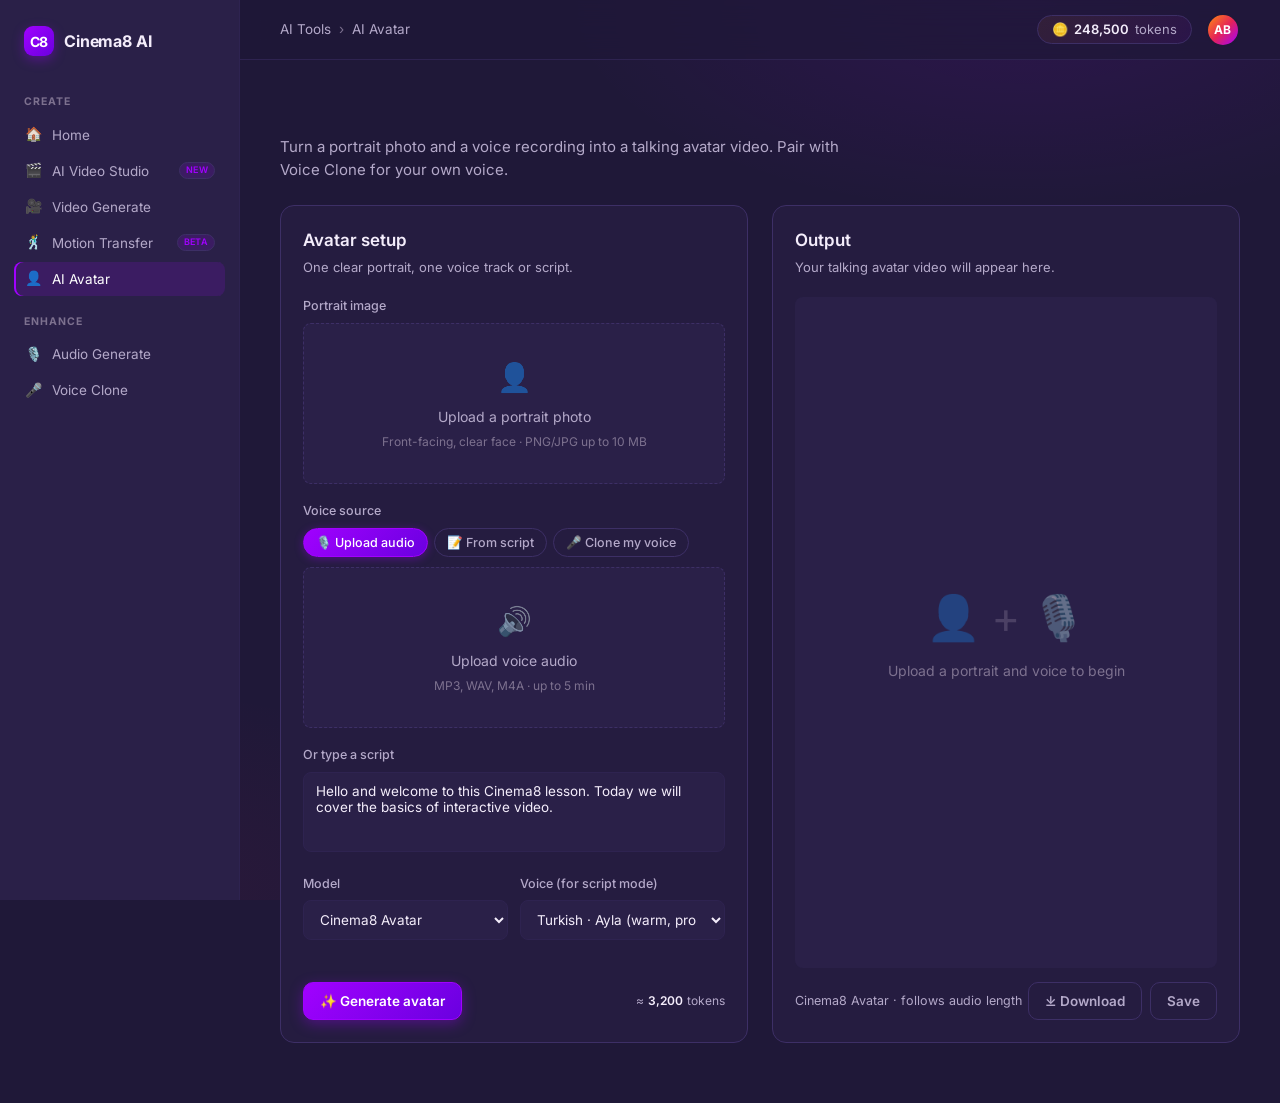
==== commit a832e62c: "feat(ui): remove Image to Video — Video Generate covers this flow Drop pages/image-to-video.html and" ====
--- a/pages/avatar.html
+++ b/pages/avatar.html
@@ -21,7 +21,6 @@
         <a href="../index.html" class="nav-item"><span class="icon">🏠</span> Home</a>
         <a href="video-studio.html" class="nav-item"><span class="icon">🎬</span> AI Video Studio <span class="pill">NEW</span></a>
         <a href="text-to-video.html" class="nav-item"><span class="icon">🎥</span> Video Generate</a>
-        <a href="image-to-video.html" class="nav-item"><span class="icon">🖼️</span> Image to Video</a>
         <a href="motion-transfer.html" class="nav-item"><span class="icon">🕺</span> Motion Transfer <span class="pill">BETA</span></a>
         <a href="avatar.html" class="nav-item active"><span class="icon">👤</span> AI Avatar</a>
       </div>
